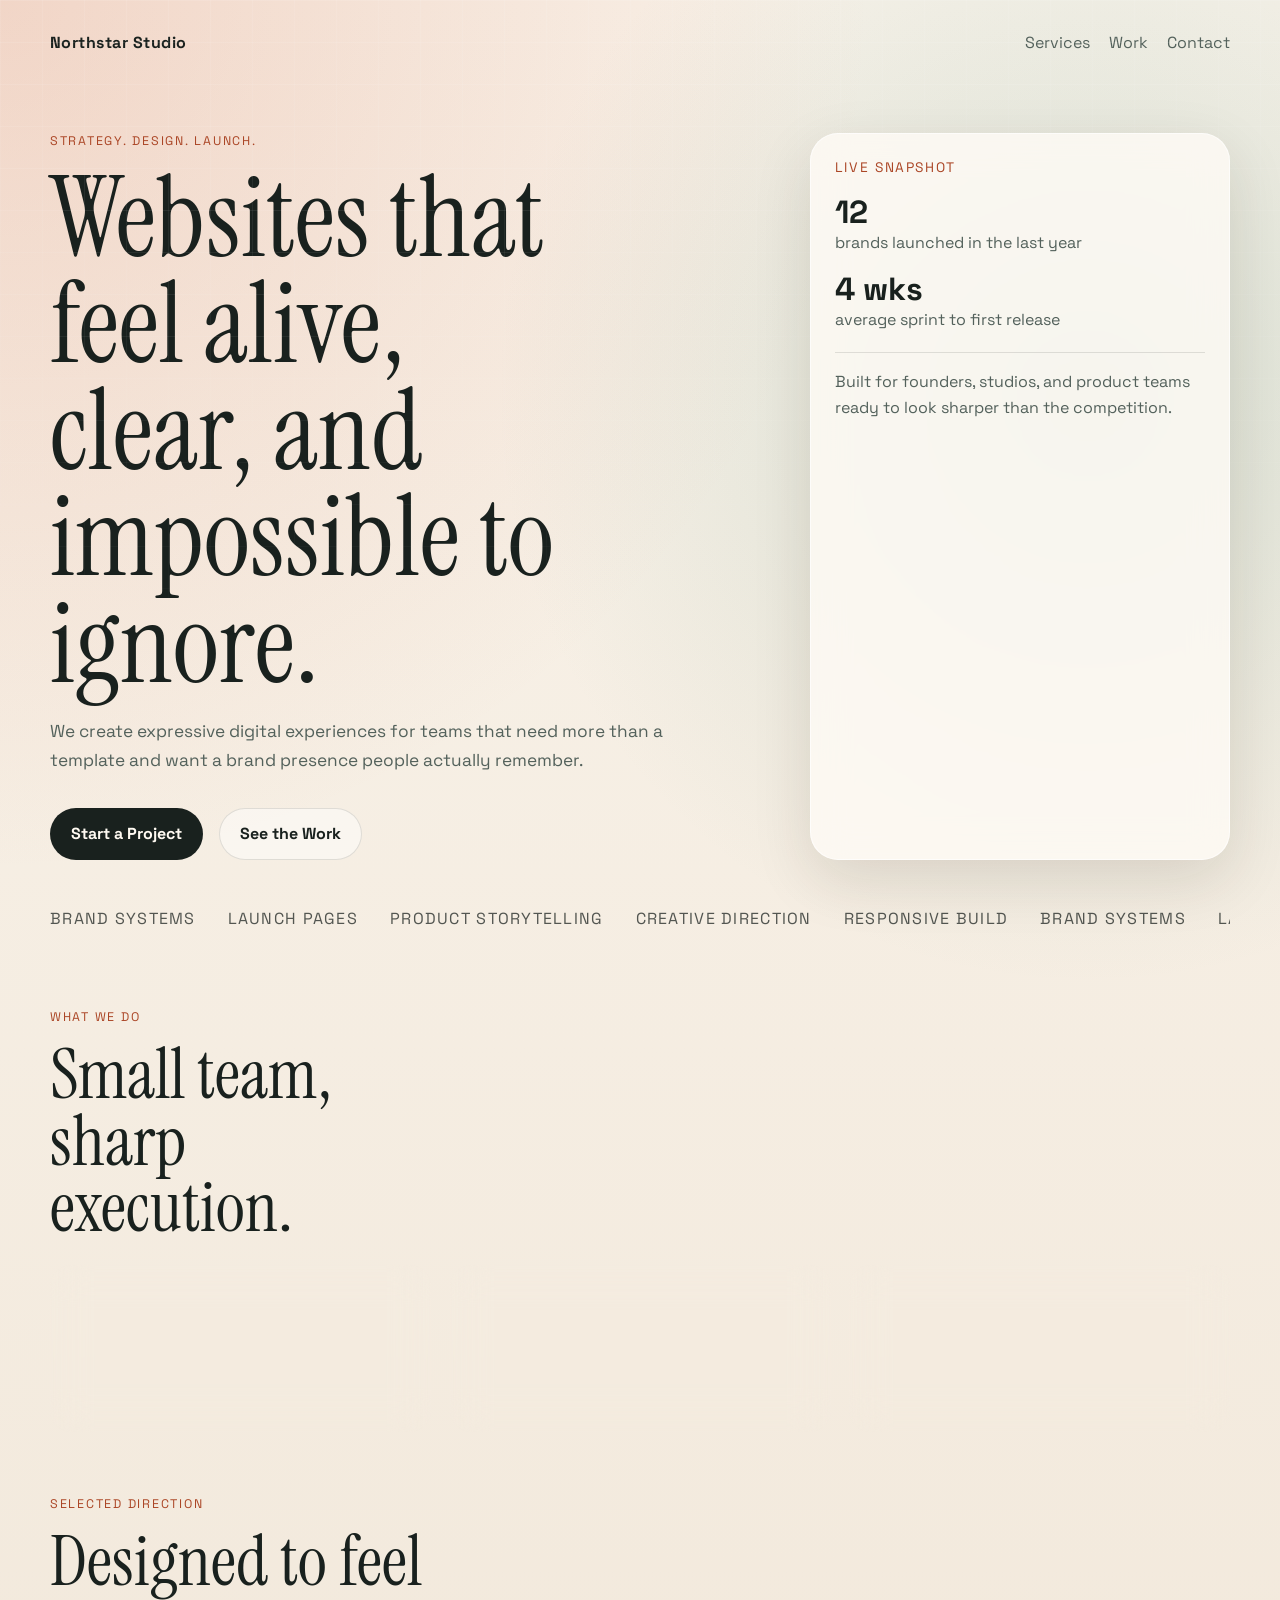
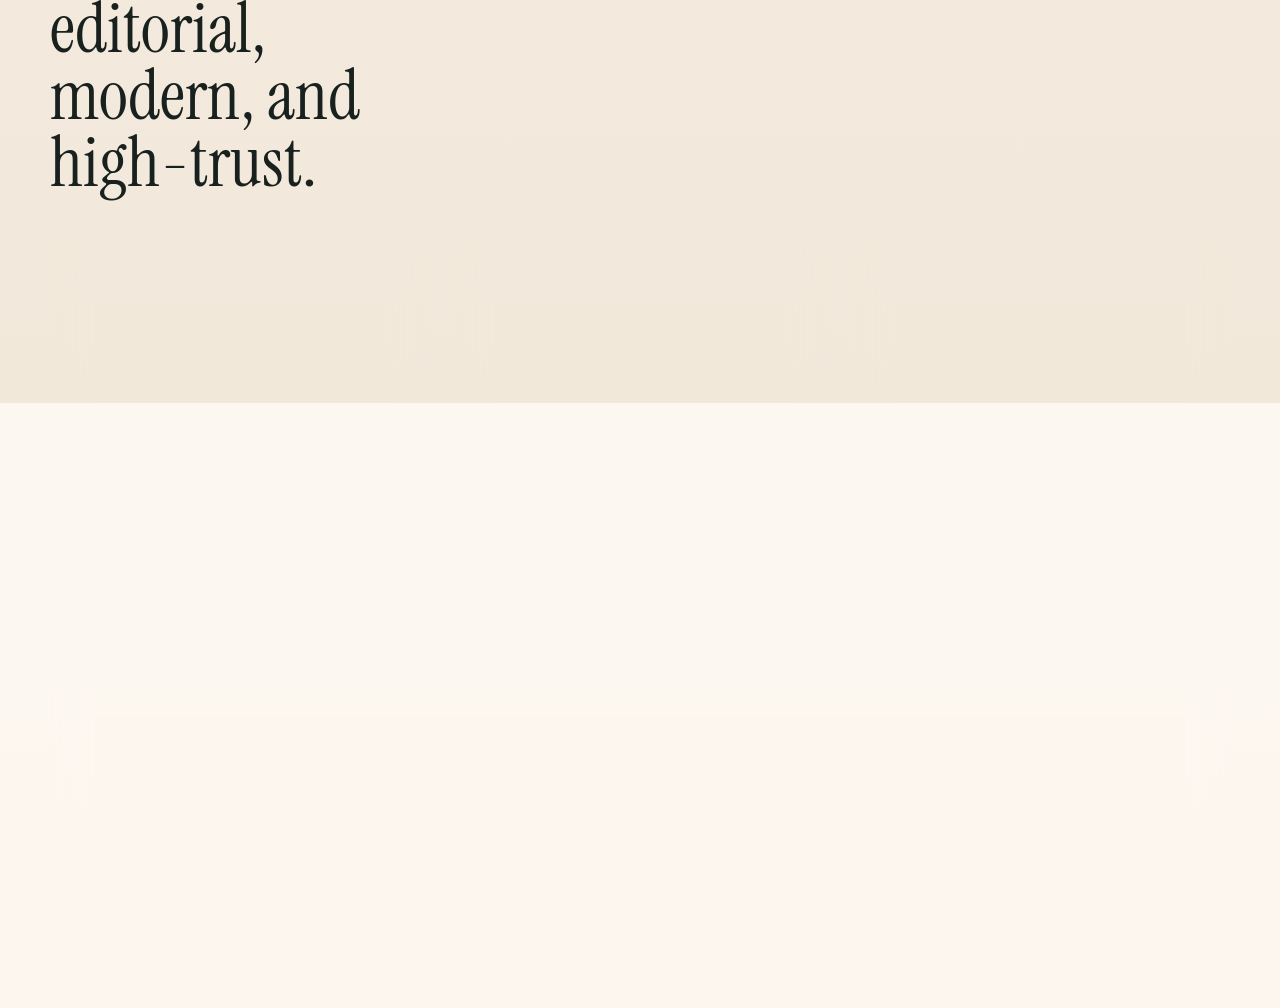
==== index.html @ 767ed410 "first commit" ====
<!DOCTYPE html>
<html lang="en">
<head>
  <meta charset="UTF-8">
  <meta name="viewport" content="width=device-width, initial-scale=1.0">
  <title>Northstar Studio</title>
  <meta
    name="description"
    content="Northstar Studio builds standout digital experiences for ambitious brands."
  >
  <link rel="preconnect" href="https://fonts.googleapis.com">
  <link rel="preconnect" href="https://fonts.gstatic.com" crossorigin>
  <link
    href="https://fonts.googleapis.com/css2?family=Space+Grotesk:wght@400;500;700&family=Instrument+Serif:ital@0;1&display=swap"
    rel="stylesheet"
  >
  <link rel="stylesheet" href="styles.css">
</head>
<body>
  <div class="page-shell">
    <header class="site-header">
      <a class="brand" href="#top">Northstar Studio</a>
      <nav class="site-nav" aria-label="Primary navigation">
        <a href="#services">Services</a>
        <a href="#work">Work</a>
        <a href="#contact">Contact</a>
      </nav>
    </header>

    <main id="top">
      <section class="hero">
        <div class="hero-copy">
          <p class="eyebrow">Strategy. Design. Launch.</p>
          <h1>Websites that feel alive, clear, and impossible to ignore.</h1>
          <p class="lede">
            We create expressive digital experiences for teams that need more
            than a template and want a brand presence people actually remember.
          </p>
          <div class="hero-actions">
            <a class="button button-primary" href="#contact">Start a Project</a>
            <a class="button button-secondary" href="#work">See the Work</a>
          </div>
        </div>

        <aside class="hero-card" aria-label="Studio snapshot">
          <p class="hero-card-label">Live Snapshot</p>
          <div class="stat">
            <span class="stat-value">12</span>
            <span class="stat-label">brands launched in the last year</span>
          </div>
          <div class="stat">
            <span class="stat-value">4 wks</span>
            <span class="stat-label">average sprint to first release</span>
          </div>
          <div class="hero-note">
            Built for founders, studios, and product teams ready to look sharper
            than the competition.
          </div>
        </aside>
      </section>

      <section class="marquee" aria-label="Capabilities">
        <div class="marquee-track">
          <span>Brand Systems</span>
          <span>Launch Pages</span>
          <span>Product Storytelling</span>
          <span>Creative Direction</span>
          <span>Responsive Build</span>
          <span>Brand Systems</span>
          <span>Launch Pages</span>
          <span>Product Storytelling</span>
        </div>
      </section>

      <section class="services" id="services">
        <div class="section-heading">
          <p class="eyebrow">What We Do</p>
          <h2>Small team, sharp execution.</h2>
        </div>
        <div class="card-grid">
          <article class="info-card">
            <h3>Identity Refresh</h3>
            <p>
              Clarify your message, visual direction, and conversion path before
              a single screen gets designed.
            </p>
          </article>
          <article class="info-card">
            <h3>Website Design</h3>
            <p>
              Custom layouts, motion, and typography that make your brand feel
              distinctive on every screen size.
            </p>
          </article>
          <article class="info-card">
            <h3>Fast Launch Support</h3>
            <p>
              We turn approved concepts into a release-ready site without
              dragging the process into endless revision loops.
            </p>
          </article>
        </div>
      </section>

      <section class="work" id="work">
        <div class="section-heading">
          <p class="eyebrow">Selected Direction</p>
          <h2>Designed to feel editorial, modern, and high-trust.</h2>
        </div>
        <div class="work-grid">
          <article class="work-card accent-sand">
            <p class="work-type">Launch Site</p>
            <h3>Atelier Nox</h3>
            <p>
              Reframed a boutique architecture firm with a calmer layout,
              richer storytelling, and a premium lead funnel.
            </p>
          </article>
          <article class="work-card accent-coral">
            <p class="work-type">Product Marketing</p>
            <h3>Signal Loop</h3>
            <p>
              Turned a technical AI platform into a clear, persuasive web
              narrative for demos, investors, and hiring.
            </p>
          </article>
          <article class="work-card accent-mint">
            <p class="work-type">Brand Refresh</p>
            <h3>Fieldwell</h3>
            <p>
              Built a more confident online identity for a wellness company
              growing from local favorite to national presence.
            </p>
          </article>
        </div>
      </section>

      <section class="contact" id="contact">
        <div class="contact-panel">
          <div>
            <p class="eyebrow">Let's Build</p>
            <h2>Need a site that feels custom instead of copied?</h2>
          </div>
          <form class="contact-form">
            <label>
              Name
              <input type="text" name="name" placeholder="Your name">
            </label>
            <label>
              Email
              <input type="email" name="email" placeholder="you@example.com">
            </label>
            <label>
              Project goals
              <textarea name="message" rows="4" placeholder="What are you building?"></textarea>
            </label>
            <button class="button button-primary" type="submit">Send Inquiry</button>
            <p class="form-message" aria-live="polite"></p>
          </form>
        </div>
      </section>
    </main>
  </div>

  <script src="script.js"></script>
</body>
</html>
---- styles.css ----
:root {
  --bg: #f7f1e8;
  --surface: rgba(255, 252, 247, 0.78);
  --surface-strong: #fffaf2;
  --text: #19211e;
  --muted: #53615b;
  --line: rgba(25, 33, 30, 0.12);
  --accent: #d66d4b;
  --accent-deep: #ab4626;
  --shadow: 0 20px 60px rgba(49, 33, 18, 0.12);
  --radius: 28px;
}

* {
  box-sizing: border-box;
}

html {
  scroll-behavior: smooth;
}

body {
  margin: 0;
  min-height: 100vh;
  font-family: "Space Grotesk", sans-serif;
  color: var(--text);
  background:
    radial-gradient(circle at top left, rgba(214, 109, 75, 0.22), transparent 30%),
    radial-gradient(circle at 85% 15%, rgba(115, 163, 143, 0.24), transparent 24%),
    linear-gradient(180deg, #f9f3ea 0%, #efe4d5 100%);
}

body::before {
  content: "";
  position: fixed;
  inset: 0;
  background-image:
    linear-gradient(rgba(255, 255, 255, 0.2) 1px, transparent 1px),
    linear-gradient(90deg, rgba(255, 255, 255, 0.16) 1px, transparent 1px);
  background-size: 42px 42px;
  mask-image: linear-gradient(180deg, rgba(0, 0, 0, 0.55), transparent 80%);
  pointer-events: none;
}

.page-shell {
  width: min(1180px, calc(100% - 2rem));
  margin: 0 auto;
  padding: 1rem 0 3rem;
}

.site-header {
  display: flex;
  justify-content: space-between;
  align-items: center;
  gap: 1rem;
  padding: 1rem 0;
}

.brand,
.site-nav a {
  color: var(--text);
  text-decoration: none;
}

.brand {
  font-weight: 700;
  letter-spacing: 0.03em;
}

.site-nav {
  display: flex;
  gap: 1.2rem;
  flex-wrap: wrap;
}

.site-nav a {
  color: var(--muted);
}

.hero,
.contact-panel {
  display: grid;
  grid-template-columns: minmax(0, 1.4fr) minmax(280px, 0.8fr);
  gap: 1.5rem;
}

.hero {
  align-items: end;
  padding: 4rem 0 2rem;
}

.eyebrow {
  margin: 0 0 1rem;
  text-transform: uppercase;
  letter-spacing: 0.14em;
  font-size: 0.78rem;
  color: var(--accent-deep);
}

h1,
h2,
h3,
.brand {
  margin: 0;
}

h1,
h2 {
  font-family: "Instrument Serif", serif;
  font-weight: 400;
  line-height: 0.95;
}

h1 {
  max-width: 10ch;
  font-size: clamp(3.6rem, 10vw, 7rem);
}

h2 {
  font-size: clamp(2.4rem, 6vw, 4.4rem);
  max-width: 12ch;
}

.lede,
.info-card p,
.work-card p,
.hero-note,
.contact-form label,
.form-message {
  color: var(--muted);
}

.lede {
  max-width: 56ch;
  font-size: 1.08rem;
  line-height: 1.7;
  margin: 1.25rem 0 0;
}

.hero-actions {
  display: flex;
  gap: 1rem;
  flex-wrap: wrap;
  margin-top: 2rem;
}

.button {
  display: inline-flex;
  align-items: center;
  justify-content: center;
  min-height: 3.25rem;
  padding: 0 1.25rem;
  border-radius: 999px;
  border: 1px solid transparent;
  text-decoration: none;
  font-weight: 700;
  transition: transform 180ms ease, background-color 180ms ease, border-color 180ms ease;
  cursor: pointer;
}

.button:hover,
.button:focus-visible {
  transform: translateY(-2px);
}

.button-primary {
  background: var(--text);
  color: #fffaf2;
}

.button-primary:hover,
.button-primary:focus-visible {
  background: #0e1412;
}

.button-secondary {
  border-color: var(--line);
  background: rgba(255, 255, 255, 0.45);
  color: var(--text);
}

.hero-card,
.info-card,
.work-card,
.contact-panel {
  background: var(--surface);
  border: 1px solid rgba(255, 255, 255, 0.6);
  backdrop-filter: blur(18px);
  box-shadow: var(--shadow);
}

.hero-card {
  border-radius: var(--radius);
  padding: 1.5rem;
  align-self: stretch;
}

.hero-card-label,
.work-type {
  margin: 0 0 1rem;
  color: var(--accent-deep);
  font-size: 0.86rem;
  text-transform: uppercase;
  letter-spacing: 0.12em;
}

.stat + .stat {
  margin-top: 1rem;
}

.stat-value {
  display: block;
  font-size: 2rem;
  font-weight: 700;
}

.stat-label {
  color: var(--muted);
}

.hero-note {
  border-top: 1px solid var(--line);
  margin-top: 1.4rem;
  padding-top: 1rem;
  line-height: 1.6;
}

.marquee {
  overflow: hidden;
  padding: 1rem 0 2rem;
}

.marquee-track {
  display: flex;
  gap: 2rem;
  min-width: max-content;
  animation: drift 18s linear infinite;
  color: rgba(25, 33, 30, 0.74);
  text-transform: uppercase;
  letter-spacing: 0.08em;
}

.section-heading {
  margin-bottom: 1.5rem;
}

.services,
.work,
.contact {
  padding: 3rem 0 1rem;
}

.card-grid,
.work-grid {
  display: grid;
  gap: 1.2rem;
}

.card-grid {
  grid-template-columns: repeat(3, minmax(0, 1fr));
}

.work-grid {
  grid-template-columns: repeat(3, minmax(0, 1fr));
}

.info-card,
.work-card {
  border-radius: 22px;
  padding: 1.5rem;
}

.info-card h3,
.work-card h3 {
  margin-bottom: 0.8rem;
  font-size: 1.2rem;
}

.info-card p,
.work-card p {
  line-height: 1.65;
  margin: 0;
}

.accent-sand {
  background: linear-gradient(180deg, rgba(242, 223, 190, 0.85), rgba(255, 249, 239, 0.8));
}

.accent-coral {
  background: linear-gradient(180deg, rgba(233, 176, 153, 0.8), rgba(255, 246, 240, 0.8));
}

.accent-mint {
  background: linear-gradient(180deg, rgba(189, 220, 208, 0.82), rgba(246, 255, 252, 0.8));
}

.contact-panel {
  border-radius: 32px;
  padding: 1.5rem;
}

.contact-form {
  display: grid;
  gap: 1rem;
}

.contact-form label {
  display: grid;
  gap: 0.45rem;
  font-size: 0.95rem;
}

.contact-form input,
.contact-form textarea {
  width: 100%;
  padding: 0.9rem 1rem;
  border-radius: 18px;
  border: 1px solid rgba(25, 33, 30, 0.14);
  background: rgba(255, 255, 255, 0.76);
  font: inherit;
  color: var(--text);
}

.contact-form input:focus,
.contact-form textarea:focus {
  outline: 2px solid rgba(214, 109, 75, 0.35);
  border-color: rgba(214, 109, 75, 0.55);
}

.form-message {
  min-height: 1.25rem;
  margin: 0;
}

.is-visible {
  animation: rise-in 700ms ease both;
}

@keyframes drift {
  from {
    transform: translateX(0);
  }
  to {
    transform: translateX(-50%);
  }
}

@keyframes rise-in {
  from {
    opacity: 0;
    transform: translateY(28px);
  }
  to {
    opacity: 1;
    transform: translateY(0);
  }
}

@media (prefers-reduced-motion: reduce) {
  html {
    scroll-behavior: auto;
  }

  .marquee-track,
  .is-visible,
  .button {
    animation: none;
    transition: none;
  }
}

@media (max-width: 900px) {
  .hero,
  .contact-panel,
  .card-grid,
  .work-grid {
    grid-template-columns: 1fr;
  }

  h1 {
    max-width: 12ch;
  }
}

@media (max-width: 640px) {
  .page-shell {
    width: min(100% - 1rem, 1180px);
  }

  .site-header {
    flex-direction: column;
    align-items: flex-start;
  }

  .hero {
    padding-top: 2rem;
  }

  h1 {
    font-size: clamp(3rem, 16vw, 4.8rem);
  }

  .hero-actions {
    flex-direction: column;
  }

  .button {
    width: 100%;
  }
}
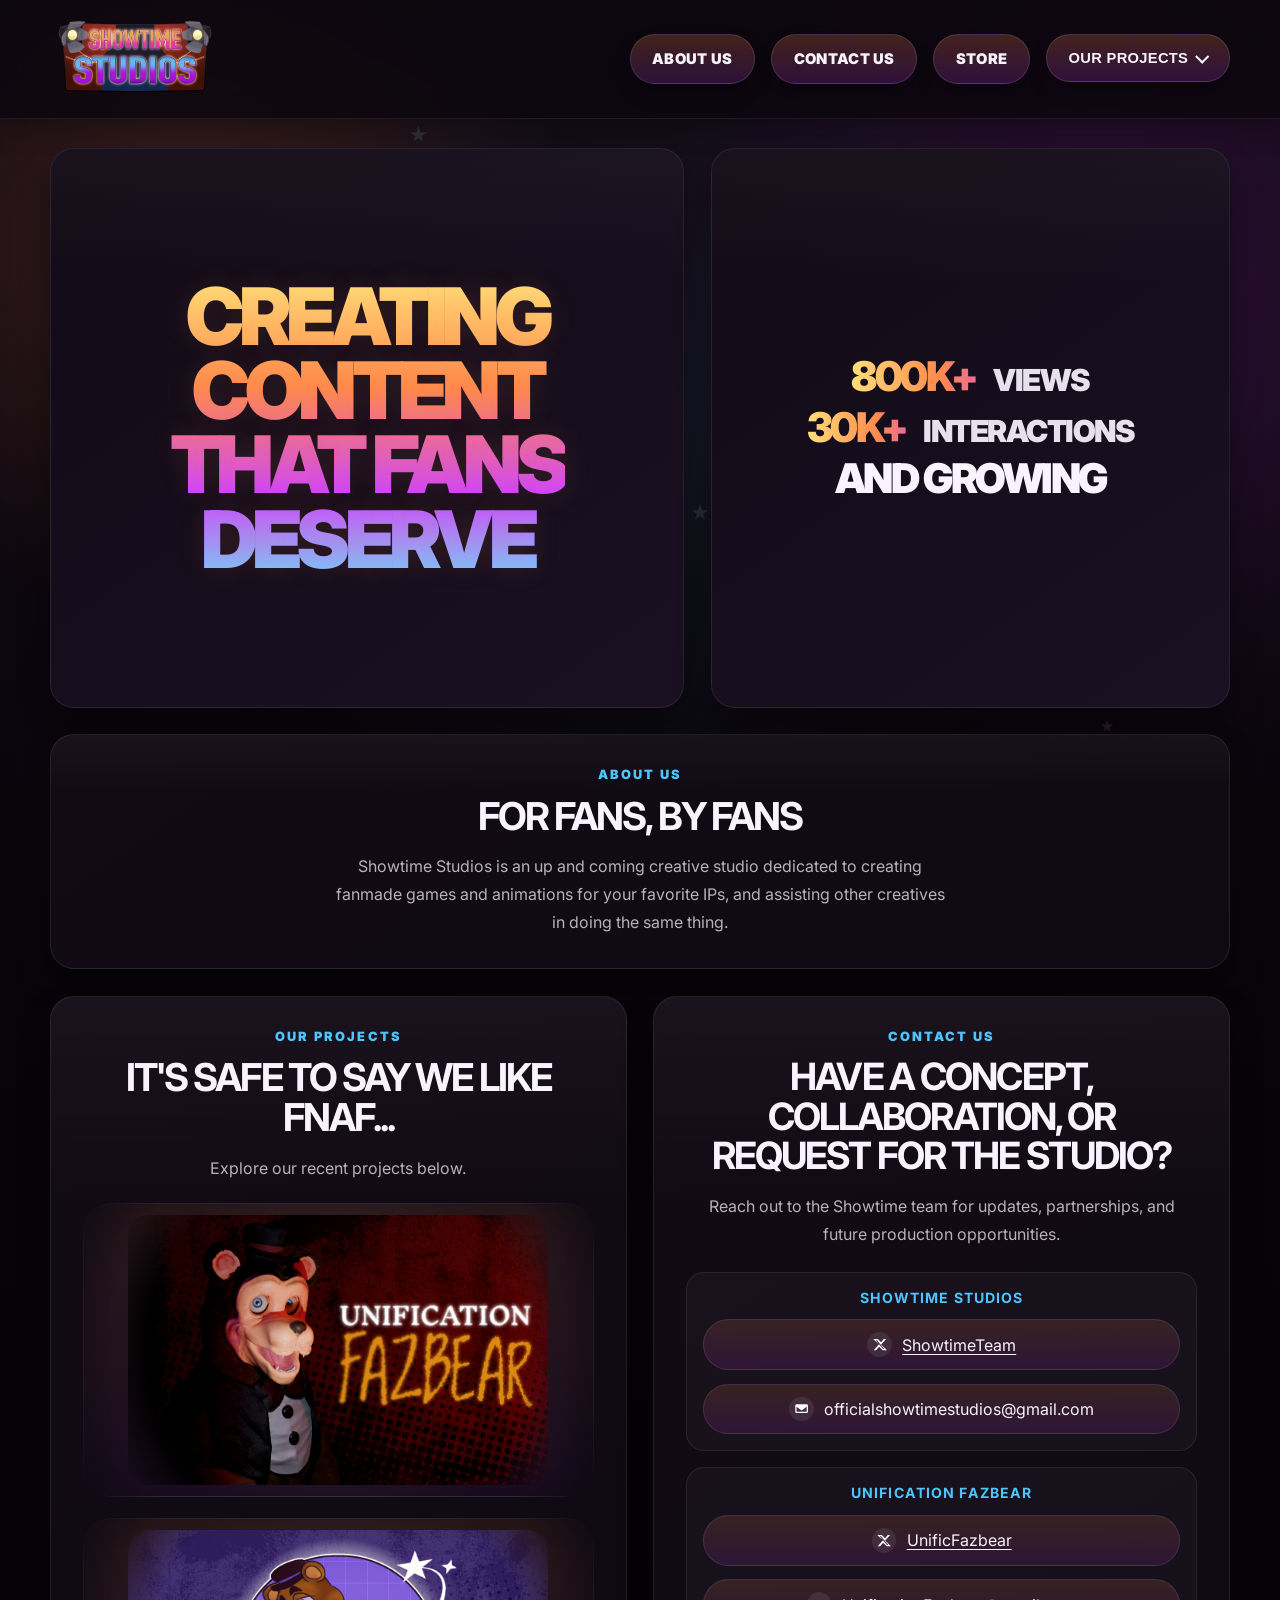
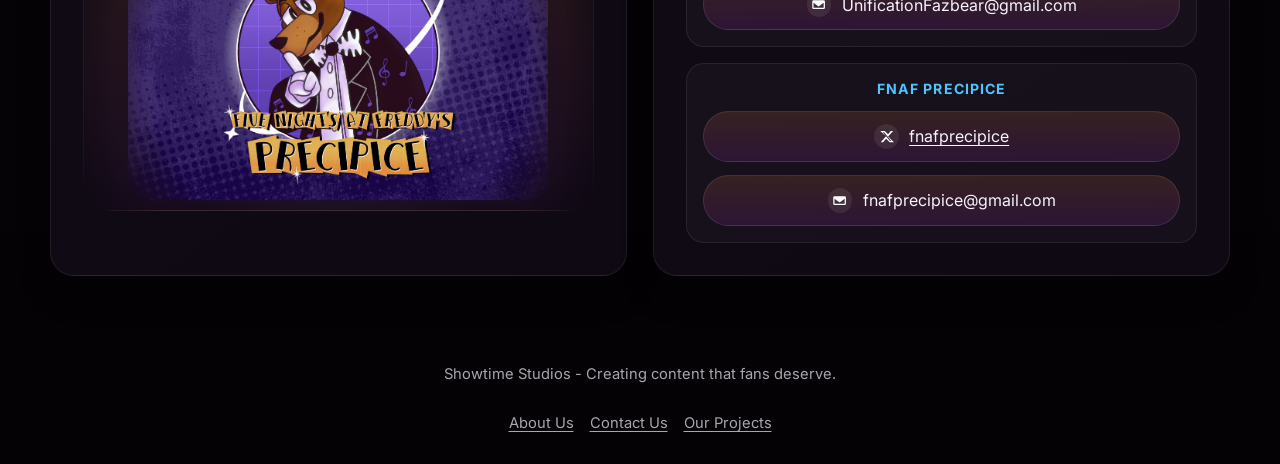
==== commit ed87dc28: "Redesign studio site with a richer visual system" ====
--- a/index.html
+++ b/index.html
@@ -3,165 +3,341 @@
 <head>
   <meta charset="UTF-8">
   <meta name="viewport" content="width=device-width, initial-scale=1.0">
-  <title>Northstar Studio</title>
+  <title>Showtime Studios</title>
   <meta
     name="description"
-    content="Northstar Studio builds standout digital experiences for ambitious brands."
+    content="Showtime Studios creates content that fans deserve."
   >
   <link rel="preconnect" href="https://fonts.googleapis.com">
   <link rel="preconnect" href="https://fonts.gstatic.com" crossorigin>
-  <link
-    href="https://fonts.googleapis.com/css2?family=Space+Grotesk:wght@400;500;700&family=Instrument+Serif:ital@0;1&display=swap"
-    rel="stylesheet"
-  >
+  <link href="https://fonts.googleapis.com/css2?family=Inter:wght@400;500;600;700;800;900&display=swap" rel="stylesheet">
   <link rel="stylesheet" href="styles.css">
+  <style>
+    .studio-stars {
+      position: fixed;
+      inset: 0;
+      z-index: 0;
+      pointer-events: none;
+      overflow: hidden;
+      opacity: 0.7;
+      mix-blend-mode: screen;
+    }
+
+    .studio-star-layer {
+      position: absolute;
+      inset: 0;
+      transform: translate3d(0, calc(var(--scroll-y, 0px) * var(--parallax, 0)), 0);
+      transition: transform 100ms linear;
+      will-change: transform;
+    }
+
+    .studio-star {
+      position: absolute;
+      display: block;
+      aspect-ratio: 1;
+      clip-path: polygon(50% 0%, 61% 35%, 98% 35%, 68% 57%, 79% 91%, 50% 70%, 21% 91%, 32% 57%, 2% 35%, 39% 35%);
+      opacity: 0.18;
+      filter:
+        drop-shadow(0 0 10px rgba(255, 108, 196, 0.24))
+        drop-shadow(0 0 18px rgba(79, 197, 255, 0.18));
+    }
+
+    .studio-star.pink {
+      background: linear-gradient(180deg, rgba(255, 228, 244, 0.98), rgba(255, 122, 194, 0.9));
+    }
+
+    .studio-star.blue {
+      background: linear-gradient(180deg, rgba(236, 251, 255, 0.98), rgba(79, 197, 255, 0.9));
+    }
+
+    .studio-star.small {
+      width: 0.8rem;
+    }
+
+    .studio-star.medium {
+      width: 1.1rem;
+    }
+
+    .studio-star.large {
+      width: 1.4rem;
+    }
+
+    .studio-star.twinkle {
+      animation: studio-star-twinkle 6.8s ease-in-out infinite;
+    }
+
+    @keyframes studio-star-twinkle {
+      0%, 100% {
+        opacity: 0.12;
+        transform: scale(0.96);
+      }
+      50% {
+        opacity: 0.3;
+        transform: scale(1);
+      }
+    }
+  </style>
 </head>
 <body>
-  <div class="page-shell">
-    <header class="site-header">
-      <a class="brand" href="#top">Northstar Studio</a>
-      <nav class="site-nav" aria-label="Primary navigation">
-        <a href="#services">Services</a>
-        <a href="#work">Work</a>
-        <a href="#contact">Contact</a>
-      </nav>
-    </header>
-
-    <main id="top">
-      <section class="hero">
-        <div class="hero-copy">
-          <p class="eyebrow">Strategy. Design. Launch.</p>
-          <h1>Websites that feel alive, clear, and impossible to ignore.</h1>
-          <p class="lede">
-            We create expressive digital experiences for teams that need more
-            than a template and want a brand presence people actually remember.
-          </p>
-          <div class="hero-actions">
-            <a class="button button-primary" href="#contact">Start a Project</a>
-            <a class="button button-secondary" href="#work">See the Work</a>
+  <div class="studio-stars" aria-hidden="true">
+    <div class="studio-star-layer" style="--parallax: 0.08;">
+      <span class="studio-star pink small twinkle" style="top: 8%; left: 10%;"></span>
+      <span class="studio-star blue medium" style="top: 14%; left: 32%;"></span>
+      <span class="studio-star pink small" style="top: 22%; left: 58%;"></span>
+      <span class="studio-star blue small twinkle" style="top: 30%; left: 82%;"></span>
+      <span class="studio-star pink medium" style="top: 44%; left: 16%;"></span>
+      <span class="studio-star blue small" style="top: 58%; left: 42%;"></span>
+      <span class="studio-star pink small twinkle" style="top: 70%; left: 72%;"></span>
+      <span class="studio-star blue medium" style="top: 84%; left: 20%;"></span>
+    </div>
+    <div class="studio-star-layer" style="--parallax: 0.16;">
+      <span class="studio-star blue small twinkle" style="top: 10%; left: 46%;"></span>
+      <span class="studio-star pink large" style="top: 20%; left: 74%;"></span>
+      <span class="studio-star blue small" style="top: 36%; left: 10%;"></span>
+      <span class="studio-star pink medium twinkle" style="top: 52%; left: 34%;"></span>
+      <span class="studio-star blue small" style="top: 68%; left: 64%;"></span>
+      <span class="studio-star pink small twinkle" style="top: 80%; left: 86%;"></span>
+    </div>
+    <div class="studio-star-layer" style="--parallax: 0.24;">
+      <span class="studio-star pink small twinkle" style="top: 6%; left: 70%;"></span>
+      <span class="studio-star blue large" style="top: 26%; left: 90%;"></span>
+      <span class="studio-star pink small" style="top: 40%; left: 28%;"></span>
+      <span class="studio-star blue medium twinkle" style="top: 56%; left: 54%;"></span>
+      <span class="studio-star pink small" style="top: 76%; left: 6%;"></span>
+      <span class="studio-star blue small twinkle" style="top: 88%; left: 40%;"></span>
+    </div>
+  </div>
+  <header class="topbar">
+    <div class="topbar-inner">
+      <a class="brand" href="#top" aria-label="Showtime Studios home">
+        <img src="Assets/IMG/StudioLogo.png" alt="Showtime Studios" class="brand-logo">
+      </a>
+
+      <nav class="topnav" aria-label="Primary">
+        <a class="nav-pill" href="#about">About Us</a>
+        <a class="nav-pill" href="#contact">Contact Us</a>
+        <a class="nav-pill" href="store.html">Store</a>
+        <div class="project-dropdown">
+          <button type="button" class="nav-pill project-dropdown-toggle" aria-expanded="false" aria-haspopup="true">
+            Our Projects
+            <span class="chevron" aria-hidden="true"></span>
+          </button>
+          <div class="project-menu" hidden>
+            <a href="showcase.html">Unification: Fazbear</a>
+            <a href="precipice.html">FNAF: Precipice</a>
           </div>
         </div>
-
-        <aside class="hero-card" aria-label="Studio snapshot">
-          <p class="hero-card-label">Live Snapshot</p>
-          <div class="stat">
-            <span class="stat-value">12</span>
-            <span class="stat-label">brands launched in the last year</span>
+      </nav>
+    </div>
+  </header>
+
+  <main id="top" class="page-shell">
+    <section class="hero-grid fade-in">
+      <article class="panel panel-copy">
+        <h1 class="hero-title">
+          <span>CREATING</span>
+          <span>CONTENT</span>
+          <span>THAT FANS</span>
+          <span>DESERVE</span>
+        </h1>
+      </article>
+
+      <article class="panel panel-stats">
+        <h2 class="stat-line"><span class="stat-number">800k+</span> <span class="stat-label">Views</span></h2>
+        <h2 class="stat-line"><span class="stat-number">30k+</span> <span class="stat-label">Interactions</span></h2>
+        <h2>AND GROWING</h2>
+      </article>
+    </section>
+
+    <section id="about" class="content-section fade-in delay-1">
+      <div class="content-card">
+        <p class="section-kicker">About Us</p>
+        <div class="content-grid">
+          <h3><strong>For Fans, By Fans</strong></h3>
+          <p>
+            Showtime Studios is an up and coming creative studio dedicated to creating fanmade games and animations for your favorite IPs, and assisting other creatives in doing the same thing.
+          </p>
+        </div>
+      </div>
+    </section>
+
+    <section class="content-strip">
+      <div class="content-card fade-in delay-2">
+        <p class="section-kicker">Our Projects</p>
+        <div class="content-grid split">
+          <h3><strong>It's safe to say we like FNAF...</strong></h3>
+          <p>
+            Explore our recent projects below.
+          </p>
+          <div class="project-key-stack">
+            <a href="showcase.html" class="project-key" aria-label="Open Unification Fazbear page">
+              <img src="Assets/IMG/UFKey.png" alt="UFkey">
+            </a>
+            <a href="precipice.html" class="project-key" aria-label="Open Precipice page">
+              <img src="Assets/IMG/PPKey.png" alt="PPKey">
+            </a>
           </div>
-          <div class="stat">
-            <span class="stat-value">4 wks</span>
-            <span class="stat-label">average sprint to first release</span>
+        </div>
+      </div>
+
+      <div id="contact" class="content-card fade-in delay-3">
+        <p class="section-kicker">Contact Us</p>
+        <div class="contact-stack">
+          <h3>Have a concept, collaboration, or request for the studio?</h3>
+          <p>
+            Reach out to the Showtime team for updates, partnerships, and future production opportunities.
+          </p>
+          <div class="social-groups" aria-label="Studio socials">
+            <div class="social-group">
+              <h4>Showtime Studios</h4>
+              <a href="https://x.com/ShowtimeTeam" target="_blank" rel="noreferrer" class="social-link">
+                <span class="social-icon" aria-hidden="true">
+                  <svg viewBox="0 0 24 24" aria-hidden="true" focusable="false">
+                    <path d="M18.7 3h3.6l-7.9 9 9.2 9H17l-5.7-5.6L6.4 21H2.8l8.3-9.5L2 3h7.1l5.2 5.1L18.7 3Zm-1.3 16h2L8 5H5.8l11.6 14Z" fill="currentColor"></path>
+                  </svg>
+                </span>
+                <span>ShowtimeTeam</span>
+              </a>
+              <button type="button" class="social-link copy-email" data-email="officialshowtimestudios@gmail.com">
+                <span class="social-icon" aria-hidden="true">
+                  <svg viewBox="0 0 24 24" aria-hidden="true" focusable="false">
+                    <path d="M4 5h16a2 2 0 0 1 2 2v10a2 2 0 0 1-2 2H4a2 2 0 0 1-2-2V7a2 2 0 0 1 2-2Zm8 7.8L4.7 7h14.6L12 12.8ZM4 9.2V17h16V9.2L12 15 4 9.2Z" fill="currentColor"></path>
+                  </svg>
+                </span>
+                <span>officialshowtimestudios@gmail.com</span>
+              </button>
+            </div>
+
+            <div class="social-group">
+              <h4>Unification Fazbear</h4>
+              <a href="https://x.com/UnificFazbear" target="_blank" rel="noreferrer" class="social-link">
+                <span class="social-icon" aria-hidden="true">
+                  <svg viewBox="0 0 24 24" aria-hidden="true" focusable="false">
+                    <path d="M18.7 3h3.6l-7.9 9 9.2 9H17l-5.7-5.6L6.4 21H2.8l8.3-9.5L2 3h7.1l5.2 5.1L18.7 3Zm-1.3 16h2L8 5H5.8l11.6 14Z" fill="currentColor"></path>
+                  </svg>
+                </span>
+                <span>UnificFazbear</span>
+              </a>
+              <button type="button" class="social-link copy-email" data-email="UnificationFazbear@gmail.com">
+                <span class="social-icon" aria-hidden="true">
+                  <svg viewBox="0 0 24 24" aria-hidden="true" focusable="false">
+                    <path d="M4 5h16a2 2 0 0 1 2 2v10a2 2 0 0 1-2 2H4a2 2 0 0 1-2-2V7a2 2 0 0 1 2-2Zm8 7.8L4.7 7h14.6L12 12.8ZM4 9.2V17h16V9.2L12 15 4 9.2Z" fill="currentColor"></path>
+                  </svg>
+                </span>
+                <span>UnificationFazbear@gmail.com</span>
+              </button>
+            </div>
+
+            <div class="social-group">
+              <h4>FNAF Precipice</h4>
+              <a href="https://x.com/fnafprecipice" target="_blank" rel="noreferrer" class="social-link">
+                <span class="social-icon" aria-hidden="true">
+                  <svg viewBox="0 0 24 24" aria-hidden="true" focusable="false">
+                    <path d="M18.7 3h3.6l-7.9 9 9.2 9H17l-5.7-5.6L6.4 21H2.8l8.3-9.5L2 3h7.1l5.2 5.1L18.7 3Zm-1.3 16h2L8 5H5.8l11.6 14Z" fill="currentColor"></path>
+                  </svg>
+                </span>
+                <span>fnafprecipice</span>
+              </a>
+              <button type="button" class="social-link copy-email" data-email="fnafprecipice@gmail.com">
+                <span class="social-icon" aria-hidden="true">
+                  <svg viewBox="0 0 24 24" aria-hidden="true" focusable="false">
+                    <path d="M4 5h16a2 2 0 0 1 2 2v10a2 2 0 0 1-2 2H4a2 2 0 0 1-2-2V7a2 2 0 0 1 2-2Zm8 7.8L4.7 7h14.6L12 12.8ZM4 9.2V17h16V9.2L12 15 4 9.2Z" fill="currentColor"></path>
+                  </svg>
+                </span>
+                <span>fnafprecipice@gmail.com</span>
+              </button>
+            </div>
           </div>
-          <div class="hero-note">
-            Built for founders, studios, and product teams ready to look sharper
-            than the competition.
-          </div>
-        </aside>
-      </section>
-
-      <section class="marquee" aria-label="Capabilities">
-        <div class="marquee-track">
-          <span>Brand Systems</span>
-          <span>Launch Pages</span>
-          <span>Product Storytelling</span>
-          <span>Creative Direction</span>
-          <span>Responsive Build</span>
-          <span>Brand Systems</span>
-          <span>Launch Pages</span>
-          <span>Product Storytelling</span>
         </div>
-      </section>
-
-      <section class="services" id="services">
-        <div class="section-heading">
-          <p class="eyebrow">What We Do</p>
-          <h2>Small team, sharp execution.</h2>
-        </div>
-        <div class="card-grid">
-          <article class="info-card">
-            <h3>Identity Refresh</h3>
-            <p>
-              Clarify your message, visual direction, and conversion path before
-              a single screen gets designed.
-            </p>
-          </article>
-          <article class="info-card">
-            <h3>Website Design</h3>
-            <p>
-              Custom layouts, motion, and typography that make your brand feel
-              distinctive on every screen size.
-            </p>
-          </article>
-          <article class="info-card">
-            <h3>Fast Launch Support</h3>
-            <p>
-              We turn approved concepts into a release-ready site without
-              dragging the process into endless revision loops.
-            </p>
-          </article>
-        </div>
-      </section>
-
-      <section class="work" id="work">
-        <div class="section-heading">
-          <p class="eyebrow">Selected Direction</p>
-          <h2>Designed to feel editorial, modern, and high-trust.</h2>
-        </div>
-        <div class="work-grid">
-          <article class="work-card accent-sand">
-            <p class="work-type">Launch Site</p>
-            <h3>Atelier Nox</h3>
-            <p>
-              Reframed a boutique architecture firm with a calmer layout,
-              richer storytelling, and a premium lead funnel.
-            </p>
-          </article>
-          <article class="work-card accent-coral">
-            <p class="work-type">Product Marketing</p>
-            <h3>Signal Loop</h3>
-            <p>
-              Turned a technical AI platform into a clear, persuasive web
-              narrative for demos, investors, and hiring.
-            </p>
-          </article>
-          <article class="work-card accent-mint">
-            <p class="work-type">Brand Refresh</p>
-            <h3>Fieldwell</h3>
-            <p>
-              Built a more confident online identity for a wellness company
-              growing from local favorite to national presence.
-            </p>
-          </article>
-        </div>
-      </section>
-
-      <section class="contact" id="contact">
-        <div class="contact-panel">
-          <div>
-            <p class="eyebrow">Let's Build</p>
-            <h2>Need a site that feels custom instead of copied?</h2>
-          </div>
-          <form class="contact-form">
-            <label>
-              Name
-              <input type="text" name="name" placeholder="Your name">
-            </label>
-            <label>
-              Email
-              <input type="email" name="email" placeholder="you@example.com">
-            </label>
-            <label>
-              Project goals
-              <textarea name="message" rows="4" placeholder="What are you building?"></textarea>
-            </label>
-            <button class="button button-primary" type="submit">Send Inquiry</button>
-            <p class="form-message" aria-live="polite"></p>
-          </form>
-        </div>
-      </section>
-    </main>
-  </div>
-
-  <script src="script.js"></script>
+      </div>
+    </section>
+  </main>
+
+  <footer class="footer fade-in delay-4">
+    <div class="footer-inner">
+      <p>Showtime Studios - Creating content that fans deserve.</p>
+      <div class="footer-links" aria-label="Footer links">
+        <a href="#about">About Us</a>
+        <a href="#contact">Contact Us</a>
+        <a href="showcase.html">Our Projects</a>
+      </div>
+    </div>
+  </footer>
+  <script>
+    const studioStars = document.querySelector(".studio-stars");
+    if (studioStars) {
+      let starFrame = 0;
+      const updateStars = () => {
+        starFrame = 0;
+        studioStars.style.setProperty("--scroll-y", `${window.scrollY}px`);
+      };
+
+      const requestStarUpdate = () => {
+        if (starFrame) return;
+        starFrame = window.requestAnimationFrame(updateStars);
+      };
+
+      updateStars();
+      window.addEventListener("scroll", requestStarUpdate, { passive: true });
+      window.addEventListener("resize", requestStarUpdate);
+    }
+
+    const dropdown = document.querySelector(".project-dropdown");
+    const dropdownToggle = document.querySelector(".project-dropdown-toggle");
+    const dropdownMenu = document.querySelector(".project-menu");
+
+    if (dropdown && dropdownToggle && dropdownMenu) {
+      const closeMenu = () => {
+        dropdown.classList.remove("open");
+        dropdownToggle.setAttribute("aria-expanded", "false");
+        dropdownMenu.hidden = true;
+      };
+
+      const toggleMenu = () => {
+        const isOpen = dropdown.classList.toggle("open");
+        dropdownToggle.setAttribute("aria-expanded", String(isOpen));
+        dropdownMenu.hidden = !isOpen;
+      };
+
+      dropdownToggle.addEventListener("click", (event) => {
+        event.stopPropagation();
+        toggleMenu();
+      });
+
+      dropdownMenu.addEventListener("click", (event) => {
+        if (event.target.closest("a")) {
+          closeMenu();
+        }
+      });
+
+      document.addEventListener("click", (event) => {
+        if (!dropdown.contains(event.target)) closeMenu();
+      });
+
+      document.addEventListener("keydown", (event) => {
+        if (event.key === "Escape") closeMenu();
+      });
+    }
+
+    document.querySelectorAll(".copy-email").forEach((button) => {
+      button.addEventListener("click", async () => {
+        const email = button.getAttribute("data-email");
+        if (!email) return;
+
+        try {
+          await navigator.clipboard.writeText(email);
+          const original = button.dataset.label || button.textContent;
+          button.classList.add("copied");
+          button.querySelector("span:last-child").textContent = "Copied!";
+          setTimeout(() => {
+            button.classList.remove("copied");
+            button.querySelector("span:last-child").textContent = email;
+          }, 1200);
+        } catch {
+          window.prompt("Copy this email:", email);
+        }
+      });
+    });
+  </script>
 </body>
 </html>
--- a/styles.css
+++ b/styles.css
@@ -1,14 +1,16 @@
 :root {
-  --bg: #f7f1e8;
-  --surface: rgba(255, 252, 247, 0.78);
-  --surface-strong: #fffaf2;
-  --text: #19211e;
-  --muted: #53615b;
-  --line: rgba(25, 33, 30, 0.12);
-  --accent: #d66d4b;
-  --accent-deep: #ab4626;
-  --shadow: 0 20px 60px rgba(49, 33, 18, 0.12);
-  --radius: 28px;
+  --bg: #070408;
+  --bg-soft: #120914;
+  --panel: #120b16;
+  --panel-2: #1a1022;
+  --panel-bright: #22132d;
+  --text: #f8f3ff;
+  --muted: rgba(248, 243, 255, 0.72);
+  --accent: #ff8a4c;
+  --accent-2: #c93cff;
+  --accent-3: #4ec5ff;
+  --shadow: 0 18px 30px rgba(0, 0, 0, 0.42);
+  --radius: 24px;
 }
 
 * {
@@ -22,333 +24,528 @@
 body {
   margin: 0;
   min-height: 100vh;
-  font-family: "Space Grotesk", sans-serif;
+  background:
+    radial-gradient(circle at 15% 12%, rgba(255, 138, 76, 0.18), transparent 18%),
+    radial-gradient(circle at 86% 15%, rgba(201, 60, 255, 0.16), transparent 22%),
+    radial-gradient(circle at 50% 20%, rgba(78, 197, 255, 0.08), transparent 26%),
+    linear-gradient(180deg, var(--bg-soft) 0%, var(--bg) 55%, #040205 100%);
   color: var(--text);
-  background:
-    radial-gradient(circle at top left, rgba(214, 109, 75, 0.22), transparent 30%),
-    radial-gradient(circle at 85% 15%, rgba(115, 163, 143, 0.24), transparent 24%),
-    linear-gradient(180deg, #f9f3ea 0%, #efe4d5 100%);
-}
-
-body::before {
-  content: "";
-  position: fixed;
-  inset: 0;
-  background-image:
-    linear-gradient(rgba(255, 255, 255, 0.2) 1px, transparent 1px),
-    linear-gradient(90deg, rgba(255, 255, 255, 0.16) 1px, transparent 1px);
-  background-size: 42px 42px;
-  mask-image: linear-gradient(180deg, rgba(0, 0, 0, 0.55), transparent 80%);
-  pointer-events: none;
+  font-family: "Inter", ui-sans-serif, system-ui, sans-serif;
+  overflow-x: hidden;
+}
+
+a {
+  color: inherit;
+  text-decoration: none;
+}
+
+img {
+  display: block;
+  max-width: 100%;
+}
+
+.topbar {
+  position: sticky;
+  top: 0;
+  z-index: 20;
+  background: rgba(12, 7, 14, 0.82);
+  border-bottom: 1px solid rgba(255, 255, 255, 0.08);
+  box-shadow: 0 8px 24px rgba(0, 0, 0, 0.34);
+  backdrop-filter: blur(14px);
+}
+
+.topbar-inner {
+  width: min(1180px, calc(100% - 2rem));
+  margin: 0 auto;
+  min-height: 100px;
+  display: flex;
+  align-items: center;
+  justify-content: space-between;
+  gap: 1rem;
+}
+
+.brand {
+  flex: 0 0 auto;
+}
+
+.brand-logo {
+  width: min(170px, 32vw);
+  height: auto;
+  object-fit: contain;
+}
+
+.topnav {
+  display: flex;
+  flex-wrap: wrap;
+  justify-content: flex-end;
+  gap: 1rem;
+}
+
+.nav-pill {
+  display: inline-flex;
+  align-items: center;
+  justify-content: center;
+  padding: 0.95rem 1.35rem;
+  border-radius: 999px;
+  color: #f8f3ff;
+  background: linear-gradient(180deg, rgba(255, 138, 76, 0.22) 0%, rgba(201, 60, 255, 0.18) 100%);
+  border: 1px solid rgba(255, 255, 255, 0.12);
+  box-shadow: 0 10px 18px rgba(0, 0, 0, 0.3);
+  font-size: 0.92rem;
+  font-weight: 900;
+  letter-spacing: 0.02em;
+  text-transform: uppercase;
+  transition: transform 180ms ease, filter 180ms ease, box-shadow 180ms ease;
+}
+
+.nav-pill:hover {
+  transform: translateY(-2px);
+  filter: brightness(1.04);
+  box-shadow: 0 14px 24px rgba(0, 0, 0, 0.22);
+}
+
+.project-dropdown {
+  position: relative;
+}
+
+.project-dropdown-toggle {
+  gap: 0.55rem;
+}
+
+.project-dropdown-toggle .chevron {
+  width: 0.65rem;
+  height: 0.65rem;
+  border-right: 2px solid currentColor;
+  border-bottom: 2px solid currentColor;
+  transform: translateY(-0.08rem) rotate(45deg);
+  transition: transform 180ms ease;
+}
+
+.project-dropdown.open .project-dropdown-toggle .chevron {
+  transform: translateY(0.08rem) rotate(225deg);
+}
+
+.project-menu {
+  position: absolute;
+  top: calc(100% + 0.8rem);
+  right: 0;
+  z-index: 30;
+  min-width: 18rem;
+  padding: 0.65rem;
+  border-radius: 20px;
+  background: rgba(13, 8, 16, 0.94);
+  border: 1px solid rgba(255, 255, 255, 0.12);
+  box-shadow: 0 24px 50px rgba(0, 0, 0, 0.42);
+  backdrop-filter: blur(16px);
+}
+
+.project-menu[hidden] {
+  display: none;
+}
+
+.project-menu a {
+  display: flex;
+  align-items: center;
+  justify-content: flex-start;
+  width: 100%;
+  padding: 0.95rem 1rem;
+  border-radius: 14px;
+  font-size: 0.92rem;
+  font-weight: 800;
+  letter-spacing: 0.02em;
+  text-transform: uppercase;
+  background: linear-gradient(180deg, rgba(255, 138, 76, 0.16), rgba(201, 60, 255, 0.12));
+  border: 1px solid rgba(255, 255, 255, 0.08);
+  transition: transform 180ms ease, filter 180ms ease, border-color 180ms ease;
+}
+
+.project-menu a + a {
+  margin-top: 0.45rem;
+}
+
+.project-menu a:hover {
+  transform: translateY(-1px);
+  filter: brightness(1.08);
+  border-color: rgba(255, 255, 255, 0.16);
 }
 
 .page-shell {
   width: min(1180px, calc(100% - 2rem));
   margin: 0 auto;
-  padding: 1rem 0 3rem;
-}
-
-.site-header {
-  display: flex;
-  justify-content: space-between;
-  align-items: center;
-  gap: 1rem;
-  padding: 1rem 0;
-}
-
-.brand,
-.site-nav a {
-  color: var(--text);
-  text-decoration: none;
-}
-
-.brand {
-  font-weight: 700;
-  letter-spacing: 0.03em;
-}
-
-.site-nav {
-  display: flex;
-  gap: 1.2rem;
+  padding: 1.8rem 0 3rem;
+}
+
+.hero-grid {
+  display: grid;
+  grid-template-columns: minmax(0, 1.1fr) minmax(320px, 0.9fr);
+  gap: 1.65rem;
+  min-height: 560px;
+}
+
+.panel {
+  position: relative;
+  overflow: hidden;
+  background:
+    linear-gradient(180deg, rgba(255, 255, 255, 0.03), transparent 24%),
+    linear-gradient(145deg, var(--panel) 0%, var(--panel-2) 100%);
+  border: 1px solid rgba(255, 255, 255, 0.08);
+  border-radius: var(--radius);
+  box-shadow: var(--shadow);
+}
+
+.panel-copy {
+  padding: clamp(1.5rem, 4vw, 2.25rem);
+  display: flex;
+  align-items: center;
+  justify-content: center;
+  text-align: center;
+}
+
+.hero-title {
+  margin: 0;
+  display: flex;
+  flex-direction: column;
+  align-items: center;
+  gap: 0.18rem;
+  font-size: clamp(2.8rem, 6.2vw, 5.6rem);
+  line-height: 0.9;
+  letter-spacing: -0.07em;
+  font-weight: 900;
+  text-transform: uppercase;
+  font-family: "Arial Black", "Inter", sans-serif;
+  background: linear-gradient(180deg, #ffdf7a 0%, #ff8a4c 36%, #cf44ff 72%, #7ac6ff 100%);
+  -webkit-background-clip: text;
+  background-clip: text;
+  color: transparent;
+  text-shadow: 0 0 28px rgba(255, 138, 76, 0.12);
+}
+
+.panel-stats {
+  padding: clamp(1.5rem, 4vw, 2.25rem);
+  display: flex;
+  flex-direction: column;
+  justify-content: center;
+  align-items: center;
+  text-align: center;
+}
+
+.panel-stats h2 {
+  margin: 0;
+  font-size: clamp(1.85rem, 3.2vw, 3rem);
+  line-height: 1.02;
+  letter-spacing: -0.06em;
+  text-transform: uppercase;
+  font-weight: 900;
+  font-family: "Arial Black", "Inter", sans-serif;
+  color: #f8f3ff;
+  text-align: center;
+}
+
+.panel-stats h2 + h2 {
+  margin-top: 0.6rem;
+}
+
+.stat-line {
+  display: flex;
+  align-items: baseline;
+  justify-content: center;
+  gap: 0.4em;
+  white-space: nowrap;
+  width: 100%;
+}
+
+.stat-number {
+  display: inline-block;
+  flex: 0 0 auto;
+  background: linear-gradient(90deg, #ffdf7a, #ff8a4c, #cf44ff, #7ac6ff, #ffdf7a);
+  background-size: 280% 100%;
+  -webkit-background-clip: text;
+  background-clip: text;
+  color: transparent;
+  animation: gradient-shift 4.5s ease-in-out infinite;
+}
+
+.stat-label {
+  display: inline-block;
+  flex: 0 0 auto;
+  font-size: 0.74em;
+  letter-spacing: -0.05em;
+  opacity: 0.92;
+  white-space: nowrap;
+}
+
+.content-section,
+.content-strip {
+  margin-top: 1.65rem;
+}
+
+.content-strip {
+  display: grid;
+  grid-template-columns: repeat(2, minmax(0, 1fr));
+  gap: 1.65rem;
+}
+
+.content-card {
+  background:
+    linear-gradient(180deg, rgba(255, 255, 255, 0.03), transparent 24%),
+    linear-gradient(145deg, var(--panel) 0%, #0e0912 100%);
+  border: 1px solid rgba(255, 255, 255, 0.08);
+  border-radius: var(--radius);
+  box-shadow: var(--shadow);
+  padding: clamp(1.4rem, 3.4vw, 2rem);
+  text-align: center;
+}
+
+.section-kicker {
+  margin: 0 0 0.85rem;
+  font-size: 0.8rem;
+  font-weight: 900;
+  text-transform: uppercase;
+  letter-spacing: 0.16em;
+  color: var(--accent-3);
+}
+
+.content-grid {
+  display: grid;
+  grid-template-columns: 1fr;
+  gap: 1rem;
+  align-items: center;
+  justify-items: center;
+}
+
+.content-grid h3 {
+  margin: 0;
+  max-width: 18ch;
+  font-size: clamp(1.7rem, 3vw, 2.4rem);
+  line-height: 1.05;
+  letter-spacing: -0.05em;
+  text-transform: uppercase;
+  font-family: "Arial Black", "Inter", sans-serif;
+  color: #f8f3ff;
+}
+
+.content-grid p {
+  margin: 0;
+  max-width: 62ch;
+  color: var(--muted);
+  font-size: 1rem;
+  line-height: 1.75;
+}
+
+.split {
+  grid-template-columns: 1fr;
+}
+
+.project-key-stack {
+  display: grid;
+  gap: 1rem;
+  justify-items: center;
+  width: 100%;
+}
+
+.project-key {
+  display: inline-flex;
+  align-items: center;
+  justify-content: center;
+  margin-top: 0.35rem;
+  width: fit-content;
+  max-width: 100%;
+  padding: 0.65rem;
+  border-radius: 28px;
+  background:
+    radial-gradient(circle at 50% 50%, rgba(255, 255, 255, 0.08), transparent 68%),
+    linear-gradient(180deg, rgba(255, 138, 76, 0.1), rgba(201, 60, 255, 0.06));
+  border: 1px solid rgba(255, 255, 255, 0.08);
+  box-shadow:
+    0 12px 24px rgba(0, 0, 0, 0.24),
+    inset 0 0 28px rgba(0, 0, 0, 0.16);
+  -webkit-mask-image: radial-gradient(circle at center, #000 78%, transparent 100%);
+  mask-image: radial-gradient(circle at center, #000 78%, transparent 100%);
+  transition: transform 180ms ease, filter 180ms ease, border-color 180ms ease;
+}
+
+.project-key:hover {
+  transform: translateY(-2px) scale(1.01);
+  filter: brightness(1.06);
+  border-color: rgba(255, 255, 255, 0.18);
+}
+
+.project-key img {
+  display: block;
+  width: min(100%, 420px);
+  height: auto;
+  object-fit: contain;
+  border-radius: 20px;
+  -webkit-mask-image: radial-gradient(circle at center, #000 76%, transparent 100%);
+  mask-image: radial-gradient(circle at center, #000 76%, transparent 100%);
+}
+
+.contact-stack {
+  display: grid;
+  justify-items: center;
+  gap: 1rem;
+}
+
+.contact-stack h3 {
+  margin: 0;
+  max-width: 20ch;
+  font-size: clamp(1.7rem, 3vw, 2.35rem);
+  line-height: 1.05;
+  letter-spacing: -0.05em;
+  text-transform: uppercase;
+  font-family: "Arial Black", "Inter", sans-serif;
+  color: #f8f3ff;
+}
+
+.contact-stack p {
+  margin: 0;
+  max-width: 62ch;
+  color: var(--muted);
+  font-size: 1rem;
+  line-height: 1.75;
+  text-align: center;
+}
+
+.social-groups {
+  width: 100%;
+  display: grid;
+  grid-template-columns: 1fr;
+  gap: 1rem;
+  margin-top: 0.5rem;
+  max-width: 920px;
+}
+
+.social-group {
+  display: grid;
+  gap: 0.85rem;
+  justify-items: center;
+  padding: 1rem;
+  border-radius: 18px;
+  background: rgba(255, 255, 255, 0.03);
+  border: 1px solid rgba(255, 255, 255, 0.08);
+}
+
+.social-group h4 {
+  margin: 0;
+  font-size: 0.88rem;
+  letter-spacing: 0.08em;
+  text-transform: uppercase;
+  color: var(--accent-3);
+  text-align: center;
+}
+
+.social-link {
+  appearance: none;
+  border: 0;
+  display: inline-flex;
+  align-items: center;
+  gap: 0.65rem;
+  justify-content: center;
+  width: min(100%, 720px);
+  padding: 0.75rem 0.9rem;
+  border-radius: 999px;
+  background: linear-gradient(180deg, rgba(255, 138, 76, 0.14), rgba(201, 60, 255, 0.12));
+  border: 1px solid rgba(255, 255, 255, 0.1);
+  color: #f8f3ff;
+  font-weight: 600;
+  font: inherit;
+  overflow: hidden;
+  white-space: nowrap;
+  text-overflow: ellipsis;
+  transition: transform 180ms ease, filter 180ms ease, border-color 180ms ease;
+  cursor: pointer;
+}
+
+.social-link:hover {
+  transform: translateY(-1px);
+  filter: brightness(1.08);
+  border-color: rgba(255, 255, 255, 0.22);
+}
+
+.social-link.copied {
+  border-color: rgba(78, 197, 255, 0.5);
+}
+
+.social-icon {
+  width: 1.55rem;
+  height: 1.55rem;
+  display: inline-flex;
+  align-items: center;
+  justify-content: center;
+  border-radius: 999px;
+  background: rgba(255, 255, 255, 0.08);
+  color: #ffffff;
+  font-size: 0.88rem;
+  font-weight: 900;
+  flex: 0 0 auto;
+}
+
+.social-icon svg {
+  width: 0.95rem;
+  height: 0.95rem;
+  display: block;
+}
+
+.footer {
+  width: min(1180px, calc(100% - 2rem));
+  margin: 1.65rem auto 2rem;
+  padding: 0 0.25rem;
+}
+
+.footer-inner {
+  display: flex;
+  flex-direction: column;
+  flex-wrap: nowrap;
+  gap: 1rem;
+  align-items: center;
+  justify-content: center;
+  color: rgba(248, 243, 255, 0.68);
+  font-size: 0.92rem;
+  text-align: center;
+}
+
+.footer-links {
+  display: flex;
   flex-wrap: wrap;
-}
-
-.site-nav a {
-  color: var(--muted);
-}
-
-.hero,
-.contact-panel {
-  display: grid;
-  grid-template-columns: minmax(0, 1.4fr) minmax(280px, 0.8fr);
-  gap: 1.5rem;
-}
-
-.hero {
-  align-items: end;
-  padding: 4rem 0 2rem;
-}
-
-.eyebrow {
-  margin: 0 0 1rem;
-  text-transform: uppercase;
-  letter-spacing: 0.14em;
-  font-size: 0.78rem;
-  color: var(--accent-deep);
-}
-
-h1,
-h2,
-h3,
-.brand {
-  margin: 0;
-}
-
-h1,
-h2 {
-  font-family: "Instrument Serif", serif;
-  font-weight: 400;
-  line-height: 0.95;
-}
-
-h1 {
-  max-width: 10ch;
-  font-size: clamp(3.6rem, 10vw, 7rem);
-}
-
-h2 {
-  font-size: clamp(2.4rem, 6vw, 4.4rem);
-  max-width: 12ch;
-}
-
-.lede,
-.info-card p,
-.work-card p,
-.hero-note,
-.contact-form label,
-.form-message {
-  color: var(--muted);
-}
-
-.lede {
-  max-width: 56ch;
-  font-size: 1.08rem;
-  line-height: 1.7;
-  margin: 1.25rem 0 0;
-}
-
-.hero-actions {
-  display: flex;
-  gap: 1rem;
-  flex-wrap: wrap;
-  margin-top: 2rem;
-}
-
-.button {
-  display: inline-flex;
-  align-items: center;
-  justify-content: center;
-  min-height: 3.25rem;
-  padding: 0 1.25rem;
-  border-radius: 999px;
-  border: 1px solid transparent;
-  text-decoration: none;
-  font-weight: 700;
-  transition: transform 180ms ease, background-color 180ms ease, border-color 180ms ease;
-  cursor: pointer;
-}
-
-.button:hover,
-.button:focus-visible {
-  transform: translateY(-2px);
-}
-
-.button-primary {
-  background: var(--text);
-  color: #fffaf2;
-}
-
-.button-primary:hover,
-.button-primary:focus-visible {
-  background: #0e1412;
-}
-
-.button-secondary {
-  border-color: var(--line);
-  background: rgba(255, 255, 255, 0.45);
-  color: var(--text);
-}
-
-.hero-card,
-.info-card,
-.work-card,
-.contact-panel {
-  background: var(--surface);
-  border: 1px solid rgba(255, 255, 255, 0.6);
-  backdrop-filter: blur(18px);
-  box-shadow: var(--shadow);
-}
-
-.hero-card {
-  border-radius: var(--radius);
-  padding: 1.5rem;
-  align-self: stretch;
-}
-
-.hero-card-label,
-.work-type {
-  margin: 0 0 1rem;
-  color: var(--accent-deep);
-  font-size: 0.86rem;
-  text-transform: uppercase;
-  letter-spacing: 0.12em;
-}
-
-.stat + .stat {
-  margin-top: 1rem;
-}
-
-.stat-value {
-  display: block;
-  font-size: 2rem;
-  font-weight: 700;
-}
-
-.stat-label {
-  color: var(--muted);
-}
-
-.hero-note {
-  border-top: 1px solid var(--line);
-  margin-top: 1.4rem;
-  padding-top: 1rem;
-  line-height: 1.6;
-}
-
-.marquee {
-  overflow: hidden;
-  padding: 1rem 0 2rem;
-}
-
-.marquee-track {
-  display: flex;
-  gap: 2rem;
-  min-width: max-content;
-  animation: drift 18s linear infinite;
-  color: rgba(25, 33, 30, 0.74);
-  text-transform: uppercase;
-  letter-spacing: 0.08em;
-}
-
-.section-heading {
-  margin-bottom: 1.5rem;
-}
-
-.services,
-.work,
-.contact {
-  padding: 3rem 0 1rem;
-}
-
-.card-grid,
-.work-grid {
-  display: grid;
-  gap: 1.2rem;
-}
-
-.card-grid {
-  grid-template-columns: repeat(3, minmax(0, 1fr));
-}
-
-.work-grid {
-  grid-template-columns: repeat(3, minmax(0, 1fr));
-}
-
-.info-card,
-.work-card {
-  border-radius: 22px;
-  padding: 1.5rem;
-}
-
-.info-card h3,
-.work-card h3 {
-  margin-bottom: 0.8rem;
-  font-size: 1.2rem;
-}
-
-.info-card p,
-.work-card p {
-  line-height: 1.65;
-  margin: 0;
-}
-
-.accent-sand {
-  background: linear-gradient(180deg, rgba(242, 223, 190, 0.85), rgba(255, 249, 239, 0.8));
-}
-
-.accent-coral {
-  background: linear-gradient(180deg, rgba(233, 176, 153, 0.8), rgba(255, 246, 240, 0.8));
-}
-
-.accent-mint {
-  background: linear-gradient(180deg, rgba(189, 220, 208, 0.82), rgba(246, 255, 252, 0.8));
-}
-
-.contact-panel {
-  border-radius: 32px;
-  padding: 1.5rem;
-}
-
-.contact-form {
-  display: grid;
-  gap: 1rem;
-}
-
-.contact-form label {
-  display: grid;
-  gap: 0.45rem;
-  font-size: 0.95rem;
-}
-
-.contact-form input,
-.contact-form textarea {
-  width: 100%;
-  padding: 0.9rem 1rem;
-  border-radius: 18px;
-  border: 1px solid rgba(25, 33, 30, 0.14);
-  background: rgba(255, 255, 255, 0.76);
-  font: inherit;
-  color: var(--text);
-}
-
-.contact-form input:focus,
-.contact-form textarea:focus {
-  outline: 2px solid rgba(214, 109, 75, 0.35);
-  border-color: rgba(214, 109, 75, 0.55);
-}
-
-.form-message {
-  min-height: 1.25rem;
-  margin: 0;
-}
-
-.is-visible {
-  animation: rise-in 700ms ease both;
-}
-
-@keyframes drift {
-  from {
-    transform: translateX(0);
-  }
-  to {
-    transform: translateX(-50%);
-  }
-}
-
-@keyframes rise-in {
+  gap: 1rem;
+  justify-content: center;
+}
+
+.footer-links a,
+.content-card a {
+  text-decoration: underline;
+  text-underline-offset: 0.18em;
+}
+
+.footer-links a:hover,
+.content-card a:hover {
+  color: #ffffff;
+}
+
+.fade-in {
+  animation: fade-up 700ms ease both;
+}
+
+.delay-1 {
+  animation-delay: 120ms;
+}
+
+.delay-2 {
+  animation-delay: 220ms;
+}
+
+.delay-3 {
+  animation-delay: 320ms;
+}
+
+.delay-4 {
+  animation-delay: 420ms;
+}
+
+@keyframes fade-up {
   from {
     opacity: 0;
-    transform: translateY(28px);
+    transform: translateY(18px);
   }
   to {
     opacity: 1;
@@ -356,55 +553,80 @@
   }
 }
 
-@media (prefers-reduced-motion: reduce) {
-  html {
-    scroll-behavior: auto;
-  }
-
-  .marquee-track,
-  .is-visible,
-  .button {
-    animation: none;
-    transition: none;
-  }
-}
-
-@media (max-width: 900px) {
-  .hero,
-  .contact-panel,
-  .card-grid,
-  .work-grid {
+@keyframes gradient-shift {
+  0% {
+    background-position: 0% 50%;
+  }
+  50% {
+    background-position: 100% 50%;
+  }
+  100% {
+    background-position: 0% 50%;
+  }
+}
+
+@media (max-width: 980px) {
+  .hero-grid,
+  .content-strip {
     grid-template-columns: 1fr;
   }
 
-  h1 {
-    max-width: 12ch;
-  }
-}
-
-@media (max-width: 640px) {
-  .page-shell {
-    width: min(100% - 1rem, 1180px);
-  }
-
-  .site-header {
+  .panel-copy {
+    min-height: 380px;
+  }
+}
+
+@media (max-width: 720px) {
+  .topbar-inner {
+    min-height: auto;
+    padding: 1rem 0;
     flex-direction: column;
-    align-items: flex-start;
-  }
-
-  .hero {
-    padding-top: 2rem;
-  }
-
-  h1 {
-    font-size: clamp(3rem, 16vw, 4.8rem);
-  }
-
-  .hero-actions {
-    flex-direction: column;
-  }
-
-  .button {
-    width: 100%;
-  }
-}
+    align-items: center;
+  }
+
+  .topnav {
+    justify-content: center;
+  }
+
+  .nav-pill {
+    padding: 0.8rem 1rem;
+    font-size: 0.82rem;
+  }
+
+  .project-menu {
+    left: 50%;
+    right: auto;
+    transform: translateX(-50%);
+    min-width: min(18rem, calc(100vw - 2rem));
+  }
+
+  .hero-grid {
+    min-height: auto;
+  }
+
+  .panel-copy {
+    min-height: 320px;
+  }
+
+  .hero-title {
+    font-size: clamp(2.5rem, 13vw, 4.1rem);
+  }
+
+  .panel-stats h2 {
+    font-size: clamp(1.65rem, 8vw, 2.35rem);
+  }
+
+  .stat-line {
+    gap: 0.28em;
+  }
+
+  .footer-inner {
+    justify-content: center;
+  }
+
+  .social-link {
+    justify-content: center;
+    white-space: normal;
+    text-align: center;
+  }
+}
